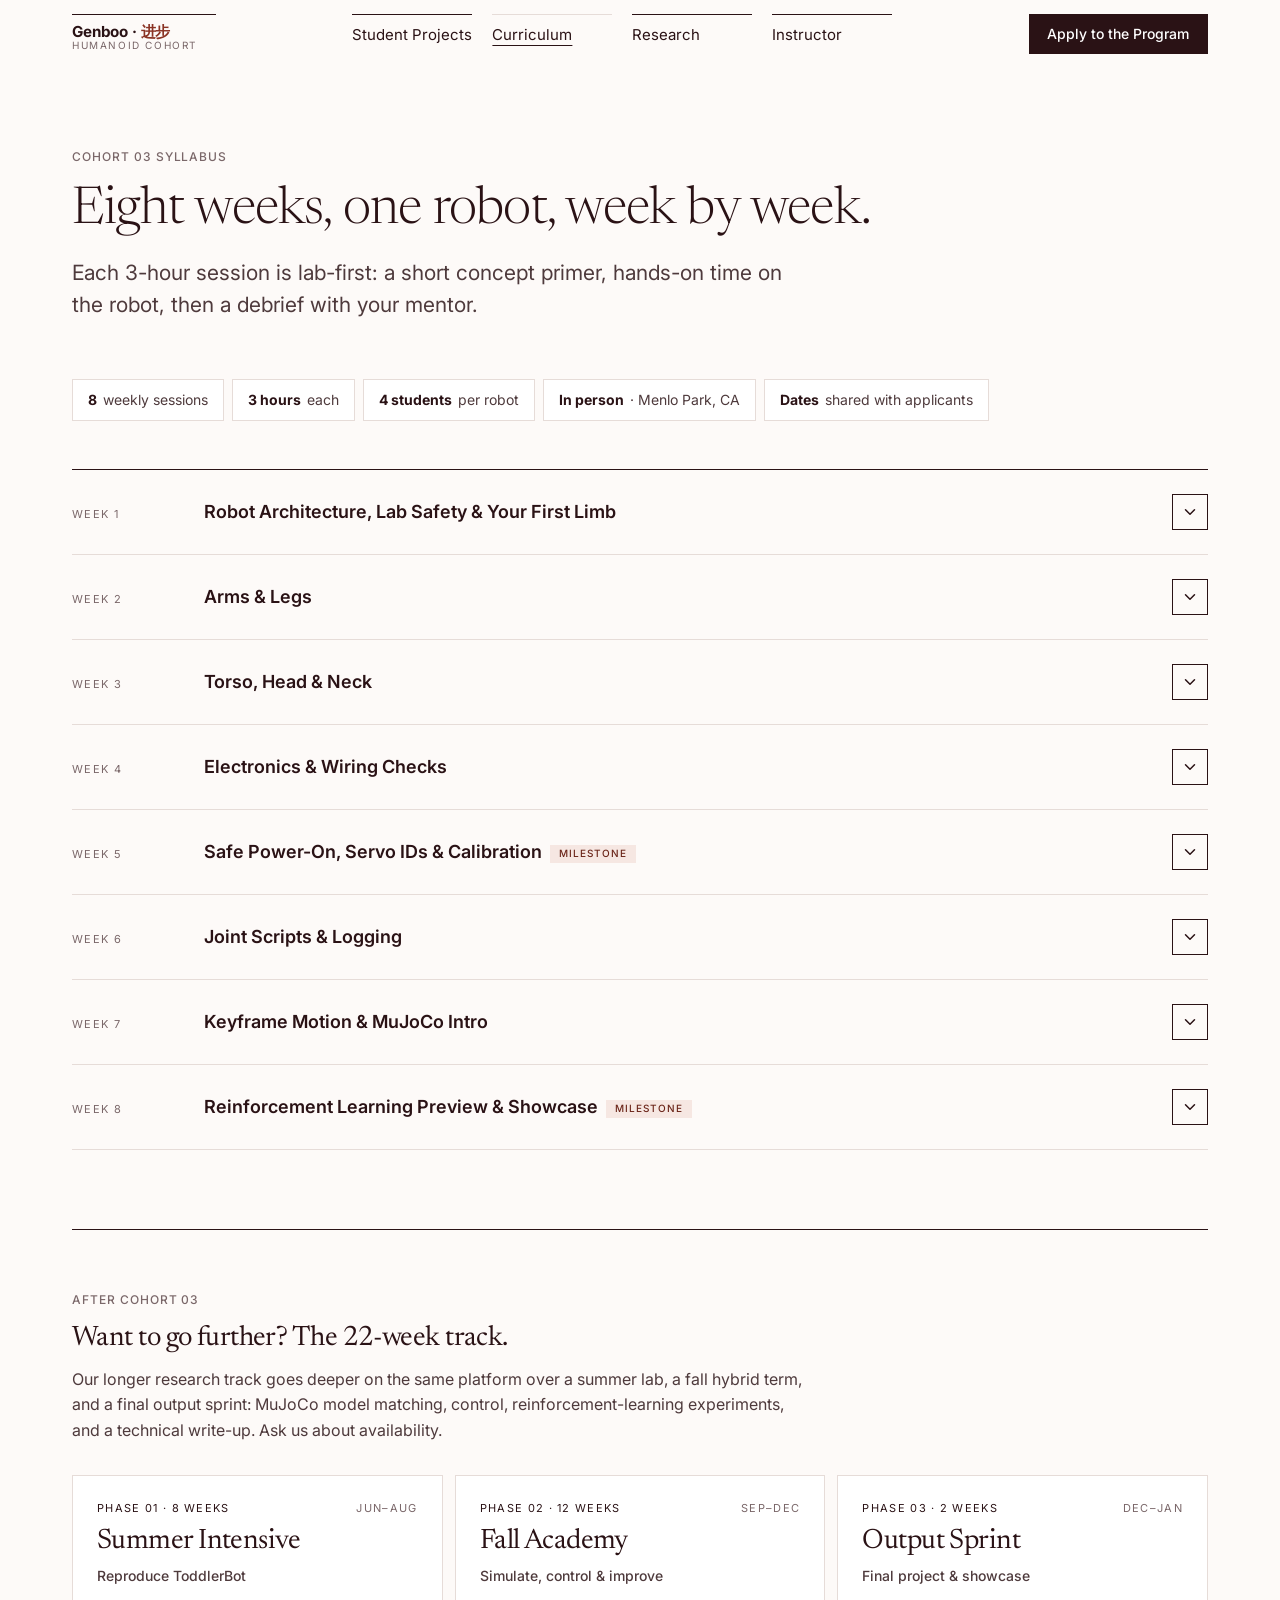
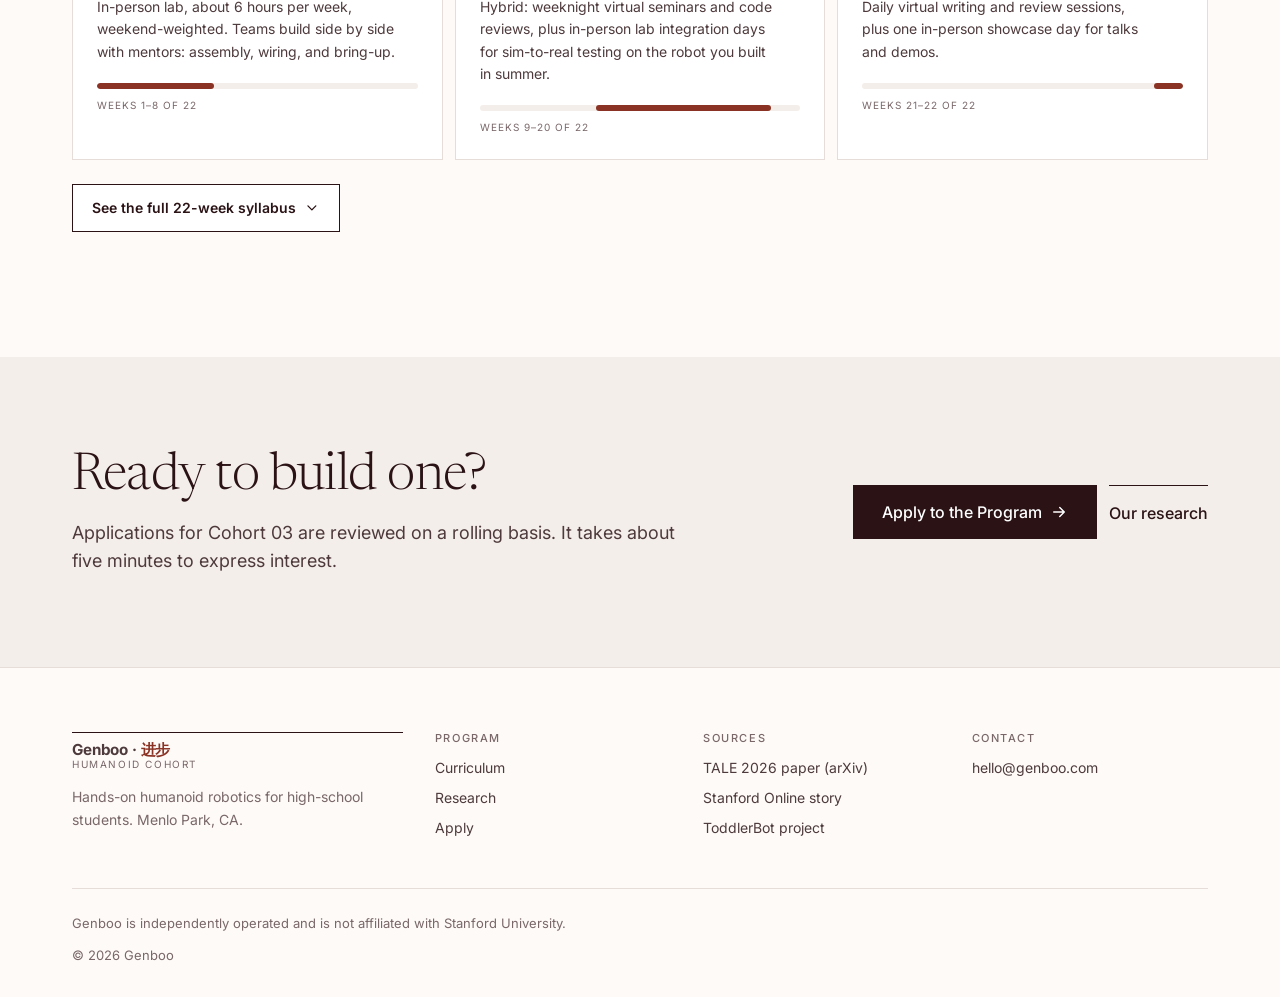
==== curriculum.html @ bbc794c0 "Split into home, curriculum, and research pages with editorial restyle - Split the single page into " ====
<!DOCTYPE html>
<html lang="en">
<head>
  <!-- Google tag (gtag.js) -->
  <script async src="https://www.googletagmanager.com/gtag/js?id=G-RZVF6K9DJ5"></script>
  <script>
    window.dataLayer = window.dataLayer || [];
    function gtag(){dataLayer.push(arguments);}
    gtag('js', new Date());
    gtag('config', 'G-RZVF6K9DJ5');
  </script>

  <meta charset="UTF-8" />
  <meta name="viewport" content="width=device-width, initial-scale=1" />
  <title>Curriculum — Humanoid Cohort 03 | Genboo</title>
  <meta name="description" content="Week-by-week syllabus for Genboo's 8-week humanoid robotics cohort: build, wire, calibrate, and program a real ToddlerBot, then preview simulation and reinforcement learning." />
  <link rel="canonical" href="https://humanoid.genboo.com/curriculum.html" />
  <meta name="theme-color" content="#fdfaf8" />

  <!-- Open Graph / Facebook / iMessage / Slack -->
  <meta property="og:type" content="website" />
  <meta property="og:site_name" content="Genboo · Humanoid Cohort" />
  <meta property="og:url" content="https://humanoid.genboo.com/curriculum.html" />
  <meta property="og:title" content="Build a Real Humanoid Robot. Learn to Make It Move." />
  <meta property="og:description" content="Teams of four high-school students build and program a real ToddlerBot humanoid in 8 weekly sessions. Applications open for Cohort 03." />
  <meta property="og:image" content="https://humanoid.genboo.com/og-image.jpg" />
  <meta property="og:image:alt" content="Three ToddlerBot humanoid robots built in the Genboo lab, standing side by side" />
  <meta property="og:image:width" content="1200" />
  <meta property="og:image:height" content="630" />

  <!-- Twitter / X -->
  <meta name="twitter:card" content="summary_large_image" />
  <meta name="twitter:title" content="Build a Real Humanoid Robot. Learn to Make It Move." />
  <meta name="twitter:description" content="Teams of four high-school students build and program a real ToddlerBot humanoid in 8 weekly sessions. Applications open for Cohort 03." />
  <meta name="twitter:image" content="https://humanoid.genboo.com/og-image.jpg" />
  <meta name="twitter:image:alt" content="Three ToddlerBot humanoid robots built in the Genboo lab, standing side by side" />


  <link rel="icon" type="image/svg+xml" href="favicon.svg" />
  <link rel="apple-touch-icon" href="favicon.svg" />

  <link rel="preconnect" href="https://fonts.googleapis.com" />
  <link rel="preconnect" href="https://fonts.gstatic.com" crossorigin />
  <!-- Fonts load without blocking first paint; system fonts render until they arrive -->
  <link rel="preload" as="style" href="https://fonts.googleapis.com/css2?family=Inter:wght@400;500;600&family=Newsreader:ital,opsz,wght@0,6..72,300;0,6..72,400;1,6..72,300;1,6..72,400&display=swap" />
  <link rel="stylesheet" href="https://fonts.googleapis.com/css2?family=Inter:wght@400;500;600&family=Newsreader:ital,opsz,wght@0,6..72,300;0,6..72,400;1,6..72,300;1,6..72,400&display=swap" media="print" onload="this.media='all'" />
  <noscript><link rel="stylesheet" href="https://fonts.googleapis.com/css2?family=Inter:wght@400;500;600&family=Newsreader:ital,opsz,wght@0,6..72,300;0,6..72,400;1,6..72,300;1,6..72,400&display=swap" /></noscript>


  <link rel="stylesheet" href="styles.css" />
</head>

<body class="no-js">
  <script>document.body.classList.remove('no-js');</script>

  <!-- Inline icon sprite (replaces the Lucide CDN) -->
  <svg width="0" height="0" style="position:absolute" aria-hidden="true" focusable="false">
    <symbol id="i-arrow" viewBox="0 0 24 24"><path d="M5 12h14M13 6l6 6-6 6"/></symbol>
    <symbol id="i-arrow-ur" viewBox="0 0 24 24"><path d="M7 17 17 7M8 7h9v9"/></symbol>
    <symbol id="i-check" viewBox="0 0 24 24"><path d="M20 6 9 17l-5-5"/></symbol>
    <symbol id="i-x" viewBox="0 0 24 24"><path d="M18 6 6 18M6 6l12 12"/></symbol>
    <symbol id="i-menu" viewBox="0 0 24 24"><path d="M4 7h16M4 12h16M4 17h16"/></symbol>
    <symbol id="i-chev" viewBox="0 0 24 24"><path d="m6 9 6 6 6-6"/></symbol>
    <symbol id="i-pause" viewBox="0 0 24 24"><path d="M9 5v14M15 5v14"/></symbol>
    <symbol id="i-play" viewBox="0 0 24 24"><path d="M7 5l12 7-12 7z"/></symbol>
    <symbol id="i-file" viewBox="0 0 24 24"><path d="M14 3H7a2 2 0 0 0-2 2v14a2 2 0 0 0 2 2h10a2 2 0 0 0 2-2V8z"/><path d="M14 3v5h5M9 13h6M9 17h6"/></symbol>
    <symbol id="i-plus" viewBox="0 0 24 24"><path d="M12 5v14M5 12h14"/></symbol>
  </svg>

  <a class="skip-link" href="#main">Skip to content</a>

  <!-- ================================ HEADER ================================ -->
  <header class="site-header" id="top">
    <div class="container header-inner">
      <a href="index.html" class="brand">
        <span class="brand-name">Genboo · <span class="cjk" lang="zh">进步</span></span>
        <span class="brand-sub">Humanoid Cohort</span>
      </a>
      <nav class="nav" aria-label="Primary">
        <a href="index.html#projects">Student Projects</a>
        <a href="curriculum.html" aria-current="page">Curriculum</a>
        <a href="research.html">Research</a>
        <a href="https://online.stanford.edu/learner-stories/sharing-his-passion-robotics-next-generation" target="_blank" rel="noopener noreferrer">Instructor</a>
      </nav>
      <a href="index.html#apply" class="btn btn-primary header-cta">Apply to the Program</a>
      <button class="menu-toggle" type="button" aria-expanded="false" aria-controls="mobile-menu" aria-label="Menu">
        <svg class="icon icon-open" aria-hidden="true"><use href="#i-menu"/></svg>
        <svg class="icon icon-close" aria-hidden="true"><use href="#i-x"/></svg>
      </button>
    </div>
  </header>
  <div class="mobile-menu" id="mobile-menu" hidden>
    <nav aria-label="Mobile">
      <a href="index.html#projects">Student Projects</a>
      <a href="curriculum.html">Curriculum</a>
      <a href="research.html">Research</a>
      <a href="https://online.stanford.edu/learner-stories/sharing-his-passion-robotics-next-generation" target="_blank" rel="noopener noreferrer">Instructor</a>
      <a href="index.html#apply" class="btn btn-primary btn-lg">Apply to the Program <svg class="icon icon-arrow" aria-hidden="true"><use href="#i-arrow"/></svg></a>
    </nav>
  </div>

  <main id="main">
    <!-- ================================ SYLLABUS ================================ -->
    <section class="section page-top" id="syllabus" aria-labelledby="syllabus-title">
      <div class="container">
        <div class="section-head reveal">
          <span class="eyebrow">Cohort 03 syllabus</span>
          <h1 class="h2" id="syllabus-title">Eight weeks, one robot, week by week.</h1>
          <p class="lede">Each 3-hour session is lab-first: a short concept primer, hands-on time on the robot, then a debrief with your mentor.</p>
        </div>

        <ul class="format-strip reveal" aria-label="Cohort 03 format">
          <li><b>8</b> weekly sessions</li>
          <li><b>3 hours</b> each</li>
          <li><b>4 students</b> per robot</li>
          <li><b>In person</b> · Menlo Park, CA</li>
          <li><b>Dates</b> shared with applicants</li>
        </ul>

        <div class="acc reveal">
          <details>
            <summary><span class="t"><span class="wk">Week 1</span><span class="title">Robot Architecture, Lab Safety &amp; Your First Limb</span></span><span class="chev" aria-hidden="true"><svg class="icon"><use href="#i-chev"/></svg></span></summary>
            <div class="body">Understand the robot as a system before you touch a screw: ToddlerBot architecture, degrees of freedom, the actuator/sensor/controller/battery loop, lab safety, and engineering notebooks. Then start one limb. It teaches joints, servo orientation, fasteners, and alignment.</div>
          </details>
          <details>
            <summary><span class="t"><span class="wk">Week 2</span><span class="title">Arms &amp; Legs</span></span><span class="chev" aria-hidden="true"><svg class="icon"><use href="#i-chev"/></svg></span></summary>
            <div class="body">Split into sub-teams to build the remaining limbs. Cable routing, bearings, torque limits, and checking that every joint moves freely before you move on.</div>
          </details>
          <details>
            <summary><span class="t"><span class="wk">Week 3</span><span class="title">Torso, Head &amp; Neck</span></span><span class="chev" aria-hidden="true"><svg class="icon"><use href="#i-chev"/></svg></span></summary>
            <div class="body">Integrate the limbs onto the torso, then install the head, neck, and stereo cameras. Finish with a mechanical inspection checklist.</div>
          </details>
          <details>
            <summary><span class="t"><span class="wk">Week 4</span><span class="title">Electronics &amp; Wiring Checks</span></span><span class="chev" aria-hidden="true"><svg class="icon"><use href="#i-chev"/></svg></span></summary>
            <div class="body">Power system, onboard computer, servo bus, IMU, connector labeling, and multimeter basics. Every connection is checked before power-on. Hard lesson: bad wiring beats good code every time.</div>
          </details>
          <details>
            <summary><span class="t"><span class="wk">Week 5</span><span class="title">Safe Power-On, Servo IDs &amp; Calibration <span class="tags"><span class="tag ms">Milestone</span></span></span></span><span class="chev" aria-hidden="true"><svg class="icon"><use href="#i-chev"/></svg></span></summary>
            <div class="body">Follow the power-on checklist, assign servo IDs, and zero-point calibrate every joint. <strong>Milestone:</strong> the robot powers on safely and every joint is recognized and calibrated.</div>
          </details>
          <details>
            <summary><span class="t"><span class="wk">Week 6</span><span class="title">Joint Scripts &amp; Logging</span></span><span class="chev" aria-hidden="true"><svg class="icon"><use href="#i-chev"/></svg></span></summary>
            <div class="body">Linux, the Python environment, and robot config files. Practical task: <em>“Move joint 3 by 10 degrees, log commanded vs. actual angle, and explain the difference.”</em> That's a real robotics lesson, not AI magic.</div>
          </details>
          <details>
            <summary><span class="t"><span class="wk">Week 7</span><span class="title">Keyframe Motion &amp; MuJoCo Intro</span></span><span class="chev" aria-hidden="true"><svg class="icon"><use href="#i-chev"/></svg></span></summary>
            <div class="body">Open-loop vs. closed-loop control. Design a simple standing or keyframe motion and run it on the robot. Load the robot's model in MuJoCo and compare one motion in simulation and on hardware.</div>
          </details>
          <details>
            <summary><span class="t"><span class="wk">Week 8</span><span class="title">Reinforcement Learning Preview &amp; Showcase <span class="tags"><span class="tag ms">Milestone</span></span></span></span><span class="chev" aria-hidden="true"><svg class="icon"><use href="#i-chev"/></svg></span></summary>
            <div class="body">What a policy, reward, observation, and action are. Watch a supplied policy train in simulation and change one reward. Then the showcase: <strong>milestone</strong> demo of your robot's verified motion and a short team presentation.</div>
          </details>
        </div>

        <div class="followon reveal" id="advanced-track" aria-labelledby="followon-title">
          <div class="followon-head">
            <span class="eyebrow">After Cohort 03</span>
            <h2 id="followon-title">Want to go further? The 22-week track.</h2>
            <p>Our longer research track goes deeper on the same platform over a summer lab, a fall hybrid term, and a final output sprint: MuJoCo model matching, control, reinforcement-learning experiments, and a technical write-up. Ask us about availability.</p>
          </div>
        <div class="schedule" id="program-phases">
          <div class="sched reveal" id="phase-01">
            <div class="top"><span class="wk">Phase 01 · 8 weeks</span><span>Jun–Aug</span></div>
            <h3>Summer Intensive</h3>
            <p class="sub">Reproduce ToddlerBot</p>
            <p>In-person lab, about 6 hours per week, weekend-weighted. Teams build side by side with mentors: assembly, wiring, and bring-up.</p>
            <div class="bar" aria-hidden="true"><i style="left:0;width:36.4%"></i></div><span class="bar-label">Weeks 1–8 of 22</span>
          </div>
          <div class="sched reveal" id="phase-02">
            <div class="top"><span class="wk">Phase 02 · 12 weeks</span><span>Sep–Dec</span></div>
            <h3>Fall Academy</h3>
            <p class="sub">Simulate, control &amp; improve</p>
            <p>Hybrid: weeknight virtual seminars and code reviews, plus in-person lab integration days for sim-to-real testing on the robot you built in summer.</p>
            <div class="bar" aria-hidden="true"><i style="left:36.4%;width:54.5%"></i></div><span class="bar-label">Weeks 9–20 of 22</span>
          </div>
          <div class="sched reveal" id="phase-03">
            <div class="top"><span class="wk">Phase 03 · 2 weeks</span><span>Dec–Jan</span></div>
            <h3>Output Sprint</h3>
            <p class="sub">Final project &amp; showcase</p>
            <p>Daily virtual writing and review sessions, plus one in-person showcase day for talks and demos.</p>
            <div class="bar" aria-hidden="true"><i style="left:90.9%;width:9.1%"></i></div><span class="bar-label">Weeks 21–22 of 22</span>
          </div>
        </div>

          <details class="more">
            <summary>See the full 22-week syllabus <svg class="icon" aria-hidden="true"><use href="#i-chev"/></svg></summary>
            <div class="more-body">
        <div class="acc">
          <details>
            <summary><span class="t"><span class="wk">Weeks 1–2</span><span class="title">Foundations &amp; Robot Architecture <span class="tags"><span class="tag">Summer</span></span></span></span><span class="chev" aria-hidden="true"><svg class="icon"><use href="#i-chev"/></svg></span></summary>
            <div class="body">Understand the robot as a system before you touch a single screw. ToddlerBot architecture, degrees of freedom, the actuator/sensor/controller/battery loop, lab safety, GitHub and engineering notebooks, and how to read CAD and assembly drawings.</div>
          </details>
          <details>
            <summary><span class="t"><span class="wk">Weeks 3–4</span><span class="title">Mechanical Build: One Limb First, Then Lower Body <span class="tags"><span class="tag">Summer</span></span></span></span><span class="chev" aria-hidden="true"><svg class="icon"><use href="#i-chev"/></svg></span></summary>
            <div class="body">Start with a single leg or arm module before tackling the full robot. One limb teaches almost everything: joints, servo orientation, fasteners, bearings, cable routing, alignment, torque limits, and debugging. Once one limb works cleanly, the rest is repetition. Then assemble the full lower body.</div>
          </details>
          <details>
            <summary><span class="t"><span class="wk">Weeks 5–6</span><span class="title">Electronics, Wiring &amp; Joint Calibration <span class="tags"><span class="tag">Summer</span></span></span></span><span class="chev" aria-hidden="true"><svg class="icon"><use href="#i-chev"/></svg></span></summary>
            <div class="body">Power system, Jetson, servo bus, IMU, connector labeling, multimeter basics, and a safe power-on sequence. Each joint gets its servo ID assigned and zero-point calibrated. Hard lesson: bad wiring beats good code every time.</div>
          </details>
          <details>
            <summary><span class="t"><span class="wk">Weeks 7–8</span><span class="title">Software Bring-Up &amp; Reproduction Demo <span class="tags"><span class="tag ms">Milestone</span><span class="tag">Summer</span></span></span></span><span class="chev" aria-hidden="true"><svg class="icon"><use href="#i-chev"/></svg></span></summary>
            <div class="body">Linux basics, Python environment, robot config files, and simple joint test scripts. <strong>Phase 1 success demo:</strong> the robot powers on safely, every joint is recognized and calibrated, and it can run a simple verified motion sequence. The goal isn't “the robot walks” yet.</div>
          </details>
          <details>
            <summary><span class="t"><span class="wk">Weeks 9–11</span><span class="title">Software Infrastructure &amp; Joint Control <span class="tags"><span class="tag">Fall</span></span></span></span><span class="chev" aria-hidden="true"><svg class="icon"><use href="#i-chev"/></svg></span></summary>
            <div class="body">Git workflow, robot config files, joint IDs, logging, teleoperation scripts, and basic sensor reading. Practical milestone: <em>“Move joint 3 by 10 degrees, log commanded vs. actual angle, and explain the difference.”</em> That is a real robotics lesson, not AI magic.</div>
          </details>
          <details>
            <summary><span class="t"><span class="wk">Weeks 12–14</span><span class="title">Simulation in MuJoCo <span class="tags"><span class="tag">Fall</span></span></span></span><span class="chev" aria-hidden="true"><svg class="icon"><use href="#i-chev"/></svg></span></summary>
            <div class="body">Why simulation matters. MuJoCo model and XML structure: joints, bodies, actuators, contact, and gravity. The difference between simulation and the real robot. Match sim joint limits to your hardware. Simulation is a controlled approximation of reality, not a video game.</div>
          </details>
          <details>
            <summary><span class="t"><span class="wk">Weeks 15–16</span><span class="title">Control Before AI <span class="tags"><span class="tag">Fall</span></span></span></span><span class="chev" aria-hidden="true"><svg class="icon"><use href="#i-chev"/></svg></span></summary>
            <div class="body">Open-loop vs. closed-loop. Position control and PD control. Balance intuition. Gait as a sequence. Failure modes: slipping, tipping, delay, and weak torque. Students create a simple standing, rocking, stepping, or keyframe motion. The lesson: AI sits on top of mechanics, electronics, and control, not in place of them.</div>
          </details>
          <details>
            <summary><span class="t"><span class="wk">Weeks 17–20</span><span class="title">AI / RL / Sim-to-Real Experiments &amp; Capstone Iteration <span class="tags"><span class="tag">Fall</span></span></span></span><span class="chev" aria-hidden="true"><svg class="icon"><use href="#i-chev"/></svg></span></summary>
            <div class="body">Reinforcement learning fundamentals: policy, reward, observation, and action. Domain randomization, the sim-to-real gap, and what can go wrong when deploying to hardware. Practical deliverable: run or modify a baseline policy or motion experiment, change one parameter, and analyze the behavior. Then iterate toward your final-project track.</div>
          </details>
          <details>
            <summary><span class="t"><span class="wk">Weeks 21–22</span><span class="title">Final Project &amp; Cohort Showcase <span class="tags"><span class="tag ms">Milestone</span><span class="tag">Output</span></span></span></span><span class="chev" aria-hidden="true"><svg class="icon"><use href="#i-chev"/></svg></span></summary>
            <div class="body">Pick a track (Mechanical, Electronics, Simulation, Control, AI, or Documentation) and produce a portfolio-quality deliverable: demo video, technical write-up in research-paper format, GitHub documentation, a short showcase talk, and a written reflection on <em>what failed, what changed, and what you learned.</em></div>
          </details>
        </div>

        <div class="tracks-pick">
          <h4>Final project: pick your track</h4>
          <p>Everyone learns the basics across the whole stack. The final deliverable goes deep in one direction:</p>
          <ul class="pick-grid">
            <li><b>Mechanical</b>Improve cable routing or joint reliability on the chassis</li>
            <li><b>Electronics</b>Build a clean wiring map and bring-up checklist for future cohorts</li>
            <li><b>Simulation</b>Improve how well the MuJoCo model matches the real hardware</li>
            <li><b>Control</b>Create a stable keyframe motion: standing, squatting, or stepping</li>
            <li><b>AI / RL</b>Modify a reward or observation in simulation and analyze the change</li>
            <li><b>Documentation</b>Turn your engineering notebook into a student-friendly assembly guide</li>
          </ul>
        </div>
            </div>
          </details>
        </div>
      </div>
    </section>

    <!-- ================================ CTA BAND ================================ -->
    <section class="cta-band on-dark" aria-labelledby="cta-title">
      <div class="container cta-inner reveal">
        <div>
          <h2 id="cta-title">Ready to build one?</h2>
          <p>Applications for Cohort 03 are reviewed on a rolling basis. It takes about five minutes to express interest.</p>
        </div>
        <div class="btn-row">
          <a href="index.html#apply" class="btn btn-primary btn-lg">Apply to the Program <svg class="icon icon-arrow" aria-hidden="true"><use href="#i-arrow"/></svg></a>
          <a href="research.html" class="btn btn-secondary btn-lg">Our research</a>
        </div>
      </div>
    </section>

  </main>

  <!-- ================================ FOOTER ================================ -->
  <footer class="site-footer">
    <div class="container">
      <div class="footer-grid">
        <div>
          <a href="index.html" class="brand">
            <span class="brand-name">Genboo · <span class="cjk" lang="zh">进步</span></span>
            <span class="brand-sub">Humanoid Cohort</span>
          </a>
          <p class="muted" style="margin-top:1rem;font-size:.875rem;max-width:22rem">Hands-on humanoid robotics for high-school students. Menlo Park, CA.</p>
        </div>
        <div>
          <h2>Program</h2>
          <ul>
            <li><a href="curriculum.html">Curriculum</a></li>
            <li><a href="research.html">Research</a></li>
            <li><a href="index.html#apply">Apply</a></li>
          </ul>
        </div>
        <div>
          <h2>Sources</h2>
          <ul>
            <li><a href="https://arxiv.org/abs/2609.25674" target="_blank" rel="noopener noreferrer">TALE 2026 paper (arXiv)</a></li>
            <li><a href="https://online.stanford.edu/learner-stories/sharing-his-passion-robotics-next-generation" target="_blank" rel="noopener noreferrer">Stanford Online story</a></li>
            <li><a href="https://toddlerbot.github.io/" target="_blank" rel="noopener noreferrer">ToddlerBot project</a></li>
          </ul>
        </div>
        <div>
          <h2>Contact</h2>
          <ul>
            <li><a href="mailto:hello@genboo.com">hello@genboo.com</a></li>
          </ul>
        </div>
      </div>
      <div class="footer-legal">
        <p>Genboo is independently operated and is not affiliated with Stanford University.</p>
        <p>© 2026 Genboo</p>
      </div>
    </div>
  </footer>

  <script src="main.js" defer></script>
</body>
</html>
---- styles.css ----
/* ============================== TOKENS ============================== */
    :root {
      --bg: #f6f6f3;
      --surface: #ffffff;
      --surface-2: #efefea;
      --ink: #0e1215;
      --ink-2: #39414a;
      --ink-3: #5c656e;
      --line: #dfdfd8;
      --line-strong: #c9c9c0;

      --graphite: #111518;
      --graphite-2: #1a1f23;
      --graphite-line: #2b3238;
      --on-dark: #f3f4f2;
      --on-dark-2: #b8c0c6;
      --on-dark-3: #8d979f;

      --accent: #0a7a53;          /* emerald, 5.3:1 on white */
      --accent-hover: #075f41;
      --accent-tint: #e3f2eb;
      --accent-dark: #3ed39b;     /* accent on graphite */

      --danger: #b42318;

      --font-sans: 'Inter', system-ui, -apple-system, 'Segoe UI', Roboto, sans-serif;
      --font-mono: 'JetBrains Mono', ui-monospace, SFMono-Regular, Menlo, monospace;
      --font-cjk: 'PingFang SC', 'Hiragino Sans GB', 'Microsoft YaHei', 'Noto Sans SC', sans-serif;

      /* type scale */
      --fs-xs: .75rem;
      --fs-sm: .875rem;
      --fs-base: 1rem;
      --fs-md: 1.125rem;
      --fs-lg: clamp(1.125rem, 1rem + .5vw, 1.3125rem);
      --fs-xl: clamp(1.375rem, 1.15rem + .9vw, 1.75rem);
      --fs-h2: clamp(2rem, 1.4rem + 2.6vw, 3.25rem);
      --fs-h1: clamp(2.5rem, 1.6rem + 3.6vw, 4.25rem);

      /* spacing scale (4px base) */
      --s-1: .25rem; --s-2: .5rem; --s-3: .75rem; --s-4: 1rem; --s-5: 1.5rem;
      --s-6: 2rem; --s-7: 3rem; --s-8: 4rem; --s-9: 6rem;
      --section-y: clamp(4.5rem, 3rem + 6vw, 8rem);
      --gutter: clamp(1rem, .5rem + 2.5vw, 2rem);
      --container: 1200px;
      --radius: 14px;
      --radius-sm: 8px;
      --header-h: 64px;
    }

    /* ============================== BASE ============================== */
    *, *::before, *::after { box-sizing: border-box; }
    html { scroll-behavior: smooth; scroll-padding-top: calc(var(--header-h) + 16px); -webkit-text-size-adjust: 100%; }
    body {
      margin: 0; background: var(--bg); color: var(--ink);
      font-family: var(--font-sans); font-size: var(--fs-base); line-height: 1.6;
      -webkit-font-smoothing: antialiased; text-rendering: optimizeLegibility;
      overflow-x: clip;
    }
    img, video, svg { display: block; max-width: 100%; }
    img, video { height: auto; }
    a { color: inherit; }
    h1, h2, h3, h4, p, ul, ol, dl, dd, figure, blockquote { margin: 0; }
    ul, ol { padding: 0; list-style: none; }
    h1, h2, h3, h4 { line-height: 1.1; letter-spacing: -0.025em; font-weight: 700; text-wrap: balance; }
    p { text-wrap: pretty; }
    ::selection { background: #bfe8d6; color: var(--ink); }
    :focus-visible { outline: 3px solid var(--accent); outline-offset: 3px; border-radius: 4px; }
    .on-dark :focus-visible { outline-color: var(--accent-dark); }

    .skip-link {
      position: absolute; left: var(--s-4); top: -100px; z-index: 100;
      background: var(--ink); color: #fff; padding: var(--s-3) var(--s-4); border-radius: var(--radius-sm);
      text-decoration: none; font-weight: 600;
    }
    .skip-link:focus { top: var(--s-3); }
    .sr-only { position: absolute; width: 1px; height: 1px; padding: 0; margin: -1px; overflow: hidden; clip: rect(0,0,0,0); white-space: nowrap; border: 0; }

    .container { width: 100%; max-width: var(--container); margin-inline: auto; padding-inline: var(--gutter); }
    .section { padding-block: var(--section-y); }
    .section + .section:not(.on-dark):not(.tinted) { border-top: 1px solid var(--line); }
    .on-dark { background: var(--graphite); color: var(--on-dark); }
    .tinted { background: var(--surface-2); }

    .icon { width: 1.125em; height: 1.125em; flex: none; stroke: currentColor; fill: none; stroke-width: 2; stroke-linecap: round; stroke-linejoin: round; }

    /* ============================== TYPE ============================== */
    .eyebrow {
      font-family: var(--font-mono); font-size: var(--fs-xs); font-weight: 500;
      letter-spacing: .14em; text-transform: uppercase; color: var(--accent);
    }
    .on-dark .eyebrow { color: var(--accent-dark); }
    .h2 { font-size: var(--fs-h2); }
    .lede { font-size: var(--fs-lg); line-height: 1.55; color: var(--ink-2); max-width: 46rem; }
    .on-dark .lede { color: var(--on-dark-2); }
    .muted { color: var(--ink-3); }
    .on-dark .muted { color: var(--on-dark-3); }
    .section-head { display: grid; gap: var(--s-4); max-width: 52rem; margin-bottom: clamp(2.5rem, 2rem + 2vw, 4rem); }
    .mono { font-family: var(--font-mono); }
    .text-link {
      color: var(--accent); font-weight: 600; text-decoration: underline; text-decoration-thickness: 1px;
      text-underline-offset: 3px; text-decoration-color: color-mix(in srgb, var(--accent) 40%, transparent);
    }
    .text-link:hover { color: var(--accent-hover); text-decoration-color: currentColor; }
    .on-dark .text-link { color: var(--accent-dark); }

    /* ============================== BUTTONS ============================== */
    .btn {
      display: inline-flex; align-items: center; justify-content: center; gap: .5rem;
      min-height: 48px; padding: .75rem 1.375rem; border-radius: 999px;
      font: 600 var(--fs-sm)/1 var(--font-sans); text-decoration: none; cursor: pointer;
      border: 1px solid transparent; transition: background-color .2s, color .2s, border-color .2s;
      white-space: nowrap;
    }
    .btn .icon { transition: transform .2s; }
    .btn:hover .icon-arrow { transform: translateX(3px); }
    .btn-primary { background: var(--accent); color: #fff; }
    .btn-primary:hover { background: var(--accent-hover); }
    .btn-secondary { background: transparent; color: var(--ink); border-color: var(--line-strong); }
    .btn-secondary:hover { border-color: var(--ink); }
    .on-dark .btn-secondary { color: var(--on-dark); border-color: var(--graphite-line); }
    .on-dark .btn-secondary:hover { border-color: var(--on-dark-2); }
    .btn-lg { min-height: 54px; padding-inline: 1.75rem; font-size: var(--fs-base); }
    .btn-row { display: flex; flex-wrap: wrap; gap: var(--s-3); }
    @media (max-width: 400px) { .btn { white-space: normal; text-align: center; } }
    @media (max-width: 559px) { .hero .btn-row .btn { flex: 1 1 100%; } }

    /* ============================== HEADER ============================== */
    .site-header {
      position: sticky; top: 0; z-index: 50; height: var(--header-h);
      background: color-mix(in srgb, var(--bg) 92%, transparent);
      backdrop-filter: saturate(1.4) blur(12px); -webkit-backdrop-filter: saturate(1.4) blur(12px);
      border-bottom: 1px solid transparent; transition: border-color .2s;
    }
    .site-header.scrolled { border-bottom-color: var(--line); }
    .header-inner { height: 100%; display: flex; align-items: center; justify-content: space-between; gap: var(--s-5); }
    .brand { display: flex; flex-direction: column; text-decoration: none; line-height: 1.15; }
    .brand-name { font-weight: 700; font-size: .95rem; letter-spacing: -0.01em; }
    .brand-name .cjk { font-family: var(--font-cjk); color: var(--accent); font-weight: 700; }
    .brand-sub { font-family: var(--font-mono); font-size: .625rem; letter-spacing: .16em; text-transform: uppercase; color: var(--ink-3); }
    .nav { display: none; gap: clamp(1rem, .4rem + 1.4vw, 1.75rem); }
    .nav a {
      position: relative; font-size: var(--fs-sm); font-weight: 500; color: var(--ink-2); text-decoration: none;
      padding-block: .5rem;
    }
    .nav a:hover { color: var(--ink); }
    .header-cta { display: none; min-height: 40px; padding: .6rem 1.1rem; }
    .menu-toggle {
      display: inline-grid; place-items: center; width: 44px; height: 44px; border-radius: 10px;
      border: 1px solid var(--line-strong); background: var(--surface); color: var(--ink); cursor: pointer;
    }
    .menu-toggle .icon-close { display: none; }
    .menu-toggle[aria-expanded="true"] .icon-open { display: none; }
    .menu-toggle[aria-expanded="true"] .icon-close { display: block; }
    .mobile-menu {
      position: fixed; inset: var(--header-h) 0 auto 0; z-index: 49;
      background: var(--bg); border-bottom: 1px solid var(--line);
      box-shadow: 0 24px 40px -24px rgba(0,0,0,.25);
    }
    .mobile-menu[hidden] { display: none; }
    .mobile-menu nav { display: grid; padding: var(--s-3) var(--gutter) var(--s-5); }
    .mobile-menu a:not(.btn) {
      display: flex; align-items: center; min-height: 52px; font-size: var(--fs-md); font-weight: 500;
      text-decoration: none; border-bottom: 1px solid var(--line);
    }
    .mobile-menu .btn { margin-top: var(--s-5); }
    @media (min-width: 960px) {
      .nav, .header-cta { display: flex; }
      .menu-toggle, .mobile-menu { display: none !important; }
    }

    /* ============================== HERO ============================== */
    .hero { padding-block: clamp(1.5rem, .5rem + 3vw, 4rem) clamp(3.5rem, 2rem + 5vw, 6rem); }
    .hero-grid { display: grid; gap: clamp(2.5rem, 2rem + 3vw, 4.5rem); align-items: center; }
    .badges { display: flex; flex-wrap: wrap; gap: var(--s-2); margin-bottom: var(--s-5); }
    .badge {
      display: inline-flex; align-items: center; gap: .5rem; min-height: 32px; padding: .35rem .8rem;
      border-radius: 999px; border: 1px solid var(--line-strong); background: var(--surface);
      font-size: .8125rem; font-weight: 500; color: var(--ink-2); text-decoration: none;
    }
    a.badge:hover { border-color: var(--ink-3); color: var(--ink); }
    .badge-dot { width: 8px; height: 8px; border-radius: 50%; background: var(--accent); box-shadow: 0 0 0 3px var(--accent-tint); }
    .hero h1 { font-size: var(--fs-h1); letter-spacing: -0.035em; line-height: 1.02; }
    .hero h1 .accent { color: var(--accent); display: block; }
    .hero .lede { margin-top: var(--s-5); }
    .hero .btn-row { margin-top: var(--s-6); }
    .hero-note { margin-top: var(--s-5); font-size: var(--fs-sm); color: var(--ink-3); max-width: 38rem; }
    .hero-media { position: relative; }
    .hero-media-cap { font-size: .8125rem; color: var(--ink-3); margin-top: var(--s-3); line-height: 1.45; }
    .hero-media figure { position: relative; border-radius: var(--radius); overflow: hidden; background: var(--surface-2); }
    .hero-media img { width: 100%; height: 100%; object-fit: cover; }
    .hero-media .main { aspect-ratio: 4 / 3; }

    .hero-note { margin-top: var(--s-5); }
    .plain-link { color: var(--ink-3); text-decoration: none; }
    .plain-link b { color: var(--ink); font-weight: 600; }
    .plain-link .icon { display: inline; width: .9em; height: .9em; vertical-align: -1px; margin-left: .15rem; transition: transform .2s; }
    .plain-link:hover { color: var(--ink); }
    .plain-link:hover .icon { transform: translate(2px, -2px); color: var(--accent); }
    .facts {
      margin-top: clamp(2rem, 1.5rem + 2vw, 3rem);
      display: grid; grid-template-columns: repeat(2, 1fr);
      border-top: 1px solid var(--line-strong);
    }
    .fact { padding: var(--s-5) var(--s-4) var(--s-5) 0; border-bottom: 1px solid var(--line); }
    .fact dt { font-size: clamp(1.5rem, 1.2rem + 1.4vw, 2.25rem); font-weight: 700; letter-spacing: -0.03em; line-height: 1.1; }
    .fact dd { margin-top: var(--s-2); font-size: var(--fs-sm); color: var(--ink-2); line-height: 1.45; }
    .hero-media { max-width: 760px; }
    @media (min-width: 1180px) {
      .hero-grid { grid-template-columns: 1.12fr 1fr; }
      .hero .btn-row .btn { min-height: 50px; padding-inline: 1.3rem; font-size: .9375rem; }
      .hero-media { max-width: none; }
    }
    @media (min-width: 960px) {
      .facts { grid-template-columns: repeat(4, 1fr); }
      .fact { border-bottom: 0; padding-right: var(--s-5); }
      .fact + .fact { border-left: 1px solid var(--line); padding-left: var(--s-5); }
    }

    /* ============================== GALLERY (mosaic) ============================== */
    .mosaic {
      display: grid; gap: var(--s-2);
      grid-template-columns: 1fr 1fr; grid-auto-rows: 44vw;
      grid-template-areas:
        "team team" "team team"
        "pair pair"
        "solder integ"
        "bench bench"
        "bringup bringup" "bringup bringup";
    }
    .tile { position: relative; margin: 0; border-radius: var(--radius); overflow: hidden; background: var(--surface-2); min-width: 0; }
    .tile img { position: absolute; inset: 0; width: 100%; height: 100%; object-fit: cover; }
    .tile figcaption {
      position: absolute; left: var(--s-3); bottom: var(--s-3); max-width: calc(100% - 1.5rem);
      padding: .35rem .75rem; border-radius: 999px; background: rgba(14, 18, 21, .72); color: #fff;
      font-size: .8125rem; font-weight: 600; line-height: 1.3;
      -webkit-backdrop-filter: blur(6px); backdrop-filter: blur(6px);
    }
    /* Hover: gentle zoom on the photo, label lifts and turns accent; siblings dim slightly */
    .tile img { transition: transform .6s cubic-bezier(.2,.7,.2,1), filter .4s ease; }
    .tile figcaption { transition: background-color .3s ease, transform .3s ease; }
    @media (hover: hover) and (pointer: fine) {
      .tile:hover img { transform: scale(1.045); }
      .tile:hover figcaption { background: var(--accent); transform: translateY(-3px); }
      .mosaic:hover .tile:not(:hover) img { filter: brightness(.82) saturate(.85); }
    }
    .m-team { grid-area: team; } .m-pair { grid-area: pair; } .m-solder { grid-area: solder; }
    .m-integ { grid-area: integ; } .m-bench { grid-area: bench; } .m-bringup { grid-area: bringup; }
    .m-bringup img { object-position: 50% 20%; }
    @media (min-width: 760px) {
      .mosaic {
        gap: var(--s-3);
        grid-template-columns: 5fr 3.5fr 3.5fr; grid-auto-rows: clamp(170px, 19vw, 270px);
        grid-template-areas:
          "team pair pair"
          "team solder integ"
          "bench bench bringup"
          "bench bench bringup";
      }
      .m-bringup img { object-position: 50% 30%; }
    }

    /* ============================== PLATFORM BAND ============================== */
    .platform-grid { display: grid; gap: clamp(2rem, 1.5rem + 3vw, 4rem); align-items: center; }
    .video-frame { position: relative; border-radius: var(--radius); overflow: hidden; background: #000; aspect-ratio: 16 / 9; }
    .video-frame video { width: 100%; height: 100%; object-fit: cover; }
    .video-toggle {
      position: absolute; right: var(--s-3); bottom: var(--s-3);
      display: inline-flex; align-items: center; gap: .4rem; min-height: 40px; padding: .5rem .9rem;
      border-radius: 999px; border: 1px solid rgba(255,255,255,.25); background: rgba(10,12,14,.72); color: #fff;
      font: 600 .8125rem/1 var(--font-sans); cursor: pointer;
    }
    .video-toggle:hover { background: rgba(10,12,14,.9); }
    .video-credit { margin-top: var(--s-3); font-size: var(--fs-sm); color: var(--on-dark-3); }
    .spec-list { margin-top: var(--s-6); display: grid; grid-template-columns: 1fr 1fr; border-top: 1px solid var(--graphite-line); }
    .spec-list div { padding: var(--s-4) var(--s-3) var(--s-4) 0; border-bottom: 1px solid var(--graphite-line); }
    .spec-list dt { font-family: var(--font-mono); font-size: .6875rem; letter-spacing: .14em; text-transform: uppercase; color: var(--on-dark-3); }
    .spec-list dd { margin-top: .25rem; font-weight: 600; }
    @media (min-width: 960px) { .platform-grid { grid-template-columns: 1.25fr 1fr; } }

    /* ============================== JOURNEY ============================== */
    .phases { display: grid; gap: clamp(3.5rem, 2.5rem + 4vw, 7rem); }
    .phase { display: grid; gap: clamp(1.5rem, 1rem + 2vw, 3.5rem); align-items: center; }
    .phase-media { border-radius: var(--radius); overflow: hidden; background: var(--surface-2); aspect-ratio: 16 / 10; }
    .phase-media img { width: 100%; height: 100%; object-fit: cover; }
    .phase-media-stack { display: grid; gap: var(--s-3); }
    .phase-media-cap { margin-top: var(--s-2); font-size: .8125rem; color: var(--ink-3); }
    .phase-num { display: flex; align-items: baseline; gap: var(--s-3); }
    .phase-num .n { font-family: var(--font-mono); font-size: var(--fs-sm); color: var(--accent); }
    .phase-num .when { font-family: var(--font-mono); font-size: .6875rem; letter-spacing: .12em; text-transform: uppercase; color: var(--ink-3); }
    .phase h3 { font-size: clamp(2rem, 1.5rem + 2vw, 3rem); margin-top: var(--s-2); }
    .phase .summary { margin-top: var(--s-3); color: var(--ink-2); font-size: var(--fs-md); }
    .learn-list { margin-top: var(--s-5); display: grid; gap: .55rem; }
    .learn-list li { position: relative; padding-left: 1.15rem; color: var(--ink-2); }
    .learn-list li::before { content: ""; position: absolute; left: 0; top: .62em; width: 6px; height: 6px; border-radius: 50%; background: var(--accent); }
    .milestone {
      margin-top: var(--s-5); padding: var(--s-4) var(--s-5); border-left: 3px solid var(--accent);
      background: var(--surface); border-radius: 0 var(--radius-sm) var(--radius-sm) 0;
    }
    .milestone .eyebrow { display: block; margin-bottom: .25rem; }
    .milestone p { color: var(--ink); font-weight: 500; }
    .milestone .ext { margin-top: .4rem; font-size: var(--fs-sm); color: var(--ink-3); font-weight: 400; }
    @media (min-width: 900px) {
      .phase { grid-template-columns: 1fr 1fr; }
      .phase:nth-child(even) .phase-media-wrap { order: 2; }
    }

    /* ============================== APPROACH (dark) ============================== */
    .gates { display: flex; flex-wrap: wrap; align-items: center; gap: var(--s-2); margin: var(--s-6) 0 var(--s-2); }
    .gate {
      display: inline-flex; align-items: center; min-height: 40px; padding: .45rem .9rem; border-radius: 999px;
      border: 1px solid var(--graphite-line); background: var(--graphite-2); font-size: var(--fs-sm); font-weight: 600;
    }
    .gate:last-child { border-color: var(--accent-dark); color: var(--accent-dark); }
    .gates .icon { color: var(--on-dark-3); width: 1rem; height: 1rem; }
    .principles { margin-top: clamp(2.5rem, 2rem + 2vw, 3.5rem); display: grid; border-top: 1px solid var(--graphite-line); }
    .principle { display: grid; gap: var(--s-2); padding: var(--s-5) 0; border-bottom: 1px solid var(--graphite-line); }
    .principle .k { font-family: var(--font-mono); font-size: var(--fs-xs); color: var(--accent-dark); }
    .principle h3 { font-size: var(--fs-xl); letter-spacing: -0.02em; }
    .principle p { color: var(--on-dark-2); }
    .principle .ex { font-size: var(--fs-sm); color: var(--on-dark-3); }
    .principle .ex em { color: var(--on-dark); font-style: normal; }
    @media (min-width: 860px) {
      .principle { grid-template-columns: 3rem 1fr 1.25fr; gap: var(--s-6); align-items: baseline; }
    }
    .pull {
      margin-top: clamp(2.5rem, 2rem + 2vw, 3.5rem); font-size: var(--fs-xl); line-height: 1.35; letter-spacing: -0.02em;
      max-width: 44rem; font-weight: 600;
    }
    .pull span { color: var(--on-dark-3); font-weight: 400; display: block; font-size: var(--fs-sm); letter-spacing: 0; margin-top: var(--s-3); }

    /* ============================== RESEARCH ============================== */
    .paper {
      display: grid; background: var(--surface); border: 1px solid var(--line); border-radius: calc(var(--radius) + 4px);
      overflow: hidden;
    }
    .paper-main { padding: clamp(1.5rem, 1rem + 3vw, 3.5rem); }
    .venue { display: flex; flex-wrap: wrap; gap: var(--s-2); }
    .venue span {
      display: inline-flex; align-items: center; min-height: 28px; padding: .2rem .65rem; border-radius: 6px;
      font-family: var(--font-mono); font-size: .6875rem; letter-spacing: .08em; text-transform: uppercase;
      background: var(--surface-2); color: var(--ink-2);
    }
    .venue .primary { background: var(--accent-tint); color: var(--accent-hover); }
    .paper h3, .paper h2 { margin-top: var(--s-4); font-size: clamp(1.375rem, 1.1rem + 1vw, 1.875rem); max-width: 40rem; line-height: 1.18; letter-spacing: -0.025em; }
    .authors { margin-top: var(--s-4); color: var(--ink-2); }
    .authors small { display: block; color: var(--ink-3); font-size: var(--fs-sm); margin-top: .15rem; }
    .paper-abstract { margin-top: var(--s-5); color: var(--ink-2); max-width: 44rem; }
    .paper .btn-row { margin-top: var(--s-5); }


    /* ============================== SYLLABUS ============================== */
    .schedule { display: grid; gap: var(--s-3); margin-bottom: clamp(2.5rem, 2rem + 2vw, 3.5rem); }
    .sched {
      padding: var(--s-5); border-radius: var(--radius); background: var(--surface); border: 1px solid var(--line);
      display: grid; gap: var(--s-2); align-content: start;
    }
    .sched .top { display: flex; justify-content: space-between; gap: var(--s-3); font-family: var(--font-mono); font-size: .6875rem; letter-spacing: .12em; text-transform: uppercase; color: var(--ink-3); }
    .sched .top .wk { color: var(--accent); }
    .sched h3 { font-size: var(--fs-xl); letter-spacing: -0.02em; }
    .sched .sub { font-weight: 500; color: var(--ink-2); }
    .sched p { font-size: var(--fs-sm); color: var(--ink-2); }
    .sched .bar { position: relative; height: 6px; border-radius: 6px; background: var(--surface-2); overflow: hidden; margin-top: var(--s-3); }
    .sched .bar i { position: absolute; top: 0; bottom: 0; background: var(--accent); border-radius: 6px; }
    .sched .bar-label { font-family: var(--font-mono); font-size: .625rem; letter-spacing: .1em; text-transform: uppercase; color: var(--ink-3); }
    @media (min-width: 860px) { .schedule { grid-template-columns: repeat(3, 1fr); } }

    .acc { border-top: 1px solid var(--line-strong); }
    .acc details { border-bottom: 1px solid var(--line); }
    .acc summary {
      list-style: none; cursor: pointer; display: grid; grid-template-columns: 1fr auto; gap: var(--s-3);
      align-items: center; padding: var(--s-5) 0; min-height: 56px;
    }
    .acc summary::-webkit-details-marker { display: none; }
    .acc summary .t { display: grid; gap: .25rem; }
    .acc summary .wk { font-family: var(--font-mono); font-size: .6875rem; letter-spacing: .12em; text-transform: uppercase; color: var(--ink-3); }
    .acc summary .title { font-size: var(--fs-md); font-weight: 600; line-height: 1.3; }
    .acc summary .tags { display: inline-flex; flex-wrap: wrap; gap: .35rem; margin-left: .25rem; vertical-align: middle; }
    .tag {
      display: inline-flex; align-items: center; padding: .1rem .5rem; border-radius: 999px; border: 1px solid var(--line-strong);
      font-family: var(--font-mono); font-size: .625rem; letter-spacing: .1em; text-transform: uppercase; color: var(--ink-3); font-weight: 500;
    }
    .tag.ms { border-color: transparent; background: var(--accent-tint); color: var(--accent-hover); }
    .acc summary .chev { width: 36px; height: 36px; border-radius: 50%; border: 1px solid var(--line-strong); display: grid; place-items: center; transition: transform .25s, background-color .2s; }
    .acc details[open] summary .chev { transform: rotate(180deg); background: var(--ink); color: #fff; border-color: var(--ink); }
    .acc summary:hover .title { color: var(--accent-hover); }
    .acc .body { padding: 0 0 var(--s-5); color: var(--ink-2); max-width: 48rem; }
    @media (min-width: 760px) {
      .acc summary .t { grid-template-columns: 8rem 1fr; align-items: baseline; }
      .acc .body { padding-left: 8.75rem; }
    }
    .tracks-pick { margin-top: clamp(2.5rem, 2rem + 2vw, 3.5rem); }
    .tracks-pick h3 { font-size: var(--fs-xl); }
    .tracks-pick > p { margin-top: var(--s-3); color: var(--ink-2); max-width: 46rem; }
    .pick-grid { margin-top: var(--s-5); display: grid; gap: var(--s-3); }
    .pick-grid li { padding: var(--s-4) var(--s-5); border-radius: var(--radius-sm); background: var(--surface); border: 1px solid var(--line); color: var(--ink-2); font-size: var(--fs-sm); }
    .pick-grid li b { display: block; color: var(--ink); font-size: var(--fs-base); margin-bottom: .15rem; }
    @media (min-width: 700px) { .pick-grid { grid-template-columns: repeat(2, 1fr); } }
    @media (min-width: 1024px) { .pick-grid { grid-template-columns: repeat(3, 1fr); } }

    .format-strip { display: flex; flex-wrap: wrap; gap: var(--s-2); margin-bottom: clamp(2rem, 1.5rem + 2vw, 3rem); }
    .format-strip li { display: inline-flex; gap: .35rem; align-items: baseline; padding: .55rem .95rem; border-radius: 999px; background: var(--surface); border: 1px solid var(--line); font-size: var(--fs-sm); color: var(--ink-2); }
    .format-strip b { color: var(--ink); }
    .followon { margin-top: clamp(3rem, 2.5rem + 3vw, 5rem); padding-top: clamp(2.5rem, 2rem + 2vw, 3.5rem); border-top: 1px solid var(--line-strong); }
    .followon-head { max-width: 46rem; margin-bottom: var(--s-6); }
    .followon-head h3, .followon-head h2 { margin-top: var(--s-3); font-size: var(--fs-xl); letter-spacing: -0.02em; }
    .followon-head p { margin-top: var(--s-3); color: var(--ink-2); }
    .followon .schedule { margin-bottom: var(--s-5); }
    .more > summary {
      list-style: none; cursor: pointer; display: inline-flex; align-items: center; gap: .5rem; min-height: 48px;
      padding: .7rem 1.2rem; border-radius: 999px; border: 1px solid var(--line-strong); font-weight: 600; font-size: var(--fs-sm); background: var(--surface);
    }
    .more > summary::-webkit-details-marker { display: none; }
    .more > summary:hover { border-color: var(--ink); }
    .more[open] > summary .icon { transform: rotate(180deg); }
    .more-body { margin-top: var(--s-5); }
    .tracks-pick h4 { font-size: var(--fs-xl); letter-spacing: -0.02em; }

    /* ============================== CTA BAND ============================== */
    .cta-band { padding-block: clamp(3.5rem, 2.5rem + 4vw, 6rem); }
    .cta-inner { display: grid; gap: var(--s-6); align-items: center; }
    .cta-inner h2 { font-size: var(--fs-h2); }
    .cta-inner p { margin-top: var(--s-3); color: var(--on-dark-2); font-size: var(--fs-md); max-width: 38rem; }
    @media (min-width: 860px) { .cta-inner { grid-template-columns: 1.5fr auto; } }

    /* ============================== APPLY ============================== */
    .apply-grid { display: grid; gap: clamp(2rem, 1.5rem + 3vw, 4rem); align-items: start; }
    @media (min-width: 960px) { .apply-grid { grid-template-columns: 1fr 1.05fr; } }
    .apply-points { margin-top: var(--s-6); display: grid; gap: var(--s-3); }
    .apply-points li { display: flex; gap: .65rem; color: var(--on-dark-2); }
    .apply-points .icon { color: var(--accent-dark); margin-top: .2rem; }
    .form-card { background: var(--surface); color: var(--ink); border-radius: calc(var(--radius) + 4px); padding: clamp(1.5rem, 1rem + 2vw, 2.5rem); }
    .form-card h3 { font-size: var(--fs-xl); letter-spacing: -0.02em; }
    .form-card .intro { margin-top: var(--s-2); font-size: var(--fs-sm); color: var(--ink-3); }
    .fields { margin-top: var(--s-5); display: grid; gap: var(--s-4); }
    .field-row { display: grid; gap: var(--s-4); }
    @media (min-width: 560px) { .field-row { grid-template-columns: 1fr 1fr; } }
    .field { display: grid; gap: .4rem; }
    .field label, .field legend { font-size: var(--fs-sm); font-weight: 600; color: var(--ink); padding: 0; }
    .field .opt { font-weight: 400; color: var(--ink-3); }
    .field .hint { font-size: .8125rem; color: var(--ink-3); }
    .input {
      width: 100%; min-height: 48px; padding: .7rem .9rem; border-radius: 10px; border: 1px solid var(--line-strong);
      background: #fff; color: var(--ink); font: 400 var(--fs-base)/1.4 var(--font-sans);
      transition: border-color .15s, box-shadow .15s;
    }
    textarea.input { min-height: 112px; resize: vertical; }
    select.input { appearance: none; -webkit-appearance: none; padding-right: 2.5rem;
      background-image: url("data:image/svg+xml,%3Csvg xmlns='http://www.w3.org/2000/svg' viewBox='0 0 24 24' fill='none' stroke='%235c656e' stroke-width='2' stroke-linecap='round' stroke-linejoin='round'%3E%3Cpath d='m6 9 6 6 6-6'/%3E%3C/svg%3E");
      background-repeat: no-repeat; background-position: right .8rem center; background-size: 1.1rem; }
    .input:hover { border-color: var(--ink-3); }
    .input:focus { outline: none; border-color: var(--accent); box-shadow: 0 0 0 3px color-mix(in srgb, var(--accent) 22%, transparent); }
    .input[aria-invalid="true"] { border-color: var(--danger); }
    .input[aria-invalid="true"]:focus { box-shadow: 0 0 0 3px color-mix(in srgb, var(--danger) 20%, transparent); }
    .err { font-size: .8125rem; color: var(--danger); font-weight: 500; }
    .err:empty { display: none; }
    .seg { border: 0; margin: 0; padding: 0; display: grid; gap: .4rem; }
    .seg .opts { display: flex; flex-wrap: wrap; gap: var(--s-2); }
    .seg label.opt-pill {
      display: inline-flex; align-items: center; gap: .5rem; min-height: 44px; padding: .5rem .95rem; border-radius: 999px;
      border: 1px solid var(--line-strong); cursor: pointer; font-weight: 500; font-size: var(--fs-sm); color: var(--ink);
    }
    .seg input { accent-color: var(--accent); width: 1rem; height: 1rem; margin: 0; }
    .seg label.opt-pill:has(input:checked) { border-color: var(--accent); background: var(--accent-tint); }
    .seg label.opt-pill:has(input:focus-visible) { outline: 3px solid var(--accent); outline-offset: 2px; }
    .hp { position: absolute !important; left: -9999px !important; width: 1px; height: 1px; overflow: hidden; }
    .form-actions { margin-top: var(--s-5); display: grid; gap: var(--s-3); }
    .form-actions .btn { width: 100%; }
    .btn[disabled] { opacity: .7; cursor: progress; }
    .form-status { font-size: var(--fs-sm); }
    .form-status.error { color: var(--danger); font-weight: 500; }
    .form-foot { font-size: .8125rem; color: var(--ink-3); text-align: center; }
    .success { text-align: center; padding: var(--s-6) 0; }
    .success[hidden] { display: none; }
    .success .tick { width: 56px; height: 56px; margin: 0 auto; border-radius: 50%; background: var(--accent-tint); color: var(--accent); display: grid; place-items: center; }
    .success .tick .icon { width: 28px; height: 28px; stroke-width: 2.5; }
    .success h3 { margin-top: var(--s-4); }
    .success p { margin-top: var(--s-2); color: var(--ink-2); }
    .spinner { width: 1rem; height: 1rem; border-radius: 50%; border: 2px solid rgba(255,255,255,.45); border-top-color: #fff; animation: spin .8s linear infinite; display: none; }
    .btn.loading .spinner { display: inline-block; }
    .btn.loading .icon-arrow { display: none; }
    @keyframes spin { to { transform: rotate(360deg); } }

    /* ============================== FOOTER ============================== */
    .site-footer { padding-block: var(--s-8) var(--s-6); border-top: 1px solid var(--line); }
    .footer-grid { display: grid; gap: var(--s-6); }
    .footer-grid h2 { font-family: var(--font-mono); font-size: .6875rem; letter-spacing: .14em; text-transform: uppercase; color: var(--ink-3); font-weight: 500; margin-bottom: var(--s-3); }
    .footer-grid ul { display: grid; gap: .5rem; font-size: var(--fs-sm); }
    .footer-grid a { color: var(--ink-2); text-decoration: none; }
    .footer-grid a:hover { color: var(--accent); text-decoration: underline; text-underline-offset: 3px; }
    .footer-legal { margin-top: var(--s-7); padding-top: var(--s-5); border-top: 1px solid var(--line); display: grid; gap: var(--s-3); font-size: .8125rem; color: var(--ink-3); line-height: 1.55; }
    @media (min-width: 860px) { .footer-grid { grid-template-columns: 1.4fr 1fr 1fr 1fr; } }

    /* ============================== MOTION ============================== */
    .reveal { opacity: 0; transform: translateY(14px); transition: opacity .6s ease, transform .6s ease; }
    .reveal.in { opacity: 1; transform: none; }
    .no-js .reveal { opacity: 1; transform: none; }
    @media (prefers-reduced-motion: reduce) {
      html { scroll-behavior: auto; }
      *, *::before, *::after { animation-duration: .001ms !important; animation-iteration-count: 1 !important; transition-duration: .001ms !important; }
      .reveal { opacity: 1; transform: none; }
    }

    /* ============================== EDITORIAL THEME ==============================
       Warm paper, deep ink, light serif display type, hairline rules, square edges. */
    :root {
      --bg: #fdfaf8;
      --surface: #ffffff;
      --surface-2: #f4eeea;
      --ink: #2a1215;
      --ink-2: #4e3a3c;
      --ink-3: #7a6769;
      --line: #e6dcd8;
      --line-strong: #2a1215;

      --graphite: #f4eeea;          /* former dark bands become a warm tint */
      --graphite-2: #ffffff;
      --graphite-line: #d9ccc7;
      --on-dark: #2a1215;
      --on-dark-2: #4e3a3c;
      --on-dark-3: #7a6769;

      --accent: #8a3324;
      --accent-hover: #6b2519;
      --accent-tint: #f6e7e2;
      --accent-dark: #8a3324;

      --font-serif: 'Newsreader', 'Iowan Old Style', 'Palatino Linotype', Palatino, Georgia, serif;
      --font-mono: var(--font-sans);
      --radius: 2px;
      --radius-sm: 2px;
    }
    ::selection { background: #f0d9d2; color: var(--ink); }

    /* Display type: light serif */
    h1, h2, h3, .h2, .instructor-name, .cta-inner h2 {
      font-family: var(--font-serif); font-weight: 300; letter-spacing: -0.015em; line-height: 1.12;
    }
    .hero h1 { font-weight: 300; letter-spacing: -0.02em; line-height: 1.06; }
    .hero h1 .accent { color: var(--accent); font-style: italic; }
    .phase h3 { font-weight: 300; }
    .paper h3, .paper h2 { font-weight: 400; letter-spacing: -0.01em; }
    .tracks-pick h3, .tracks-pick h4, .followon-head h3, .followon-head h2, .sched h3, .form-card h3, .success h3 { font-weight: 400; }

    /* Labels: quiet sans, no mono */
    .eyebrow { font-family: var(--font-sans); font-weight: 500; letter-spacing: .08em; color: var(--ink-3); font-size: .75rem; }
    .on-dark .eyebrow { color: var(--ink-3); }
    .phase-num .n { color: var(--ink); font-weight: 600; }
    .sched .top .wk, .proof-kicker { color: var(--ink); }

    /* Header: each nav item sits under a hairline rule */
    .site-header { height: 72px; background: color-mix(in srgb, var(--bg) 94%, transparent); }
    .site-header.scrolled { border-bottom-color: var(--line); }
    .header-inner { align-items: flex-start; padding-top: 14px; }
    .brand { border-top: 1px solid var(--ink); padding-top: 8px; min-width: 9rem; }
    .brand-name .cjk { color: var(--accent); }
    .brand-sub { color: var(--ink-3); }
    .nav { gap: 1.25rem; }
    .nav a { border-top: 1px solid var(--ink); padding: 8px 0 0; min-width: 7.5rem; color: var(--ink); font-size: .9375rem; font-weight: 400; }
    .nav a:hover { color: var(--accent); }
    :root { --header-h: 72px; }

    /* Buttons: square, ink; secondary is a ruled text link */
    .btn { border-radius: 0; font-weight: 500; letter-spacing: 0; }
    .btn-primary { background: var(--ink); color: #fff; }
    .btn-primary:hover { background: var(--accent); }
    .btn-secondary { border: 0; border-top: 1px solid var(--ink); background: transparent; padding-inline: 0; color: var(--ink); }
    .btn-secondary:hover { color: var(--accent); border-top-color: var(--accent); }
    .on-dark .btn-secondary { color: var(--ink); border-top-color: var(--ink); }
    .header-cta { border-radius: 0; margin-top: 0; }
    .hero .btn-row { gap: var(--s-6); align-items: center; }

    /* Surfaces: flatter, hairlines instead of cards */
    .badge { border-radius: 0; border-color: var(--line); background: transparent; }
    .badge-dot { box-shadow: none; background: var(--accent); }
    .paper, .sched, .form-card, .proof-card, .milestone, .format-strip li, .pick-grid li, .acc summary .chev, .more > summary, .tag, .venue span, .input, .seg label.opt-pill {
      border-radius: 0;
    }
    .paper { border-color: var(--line); background: transparent; border-left: 0; border-right: 0; border-bottom: 0; border-top: 1px solid var(--ink); }
    .paper-main { padding-inline: 0; }
    .venue .primary { background: transparent; color: var(--accent); padding-left: 0; }
    .milestone { background: transparent; border-left-color: var(--ink); }
    .acc details[open] summary .chev { background: var(--ink); border-color: var(--ink); }
    .tile, .phase-media, .video-frame, .hero-media figure { border-radius: 0; }
    .tile figcaption { border-radius: 0; background: rgba(42, 18, 21, .78); font-weight: 500; }
    @media (hover: hover) and (pointer: fine) { .tile:hover figcaption { background: var(--accent); } }
    .facts { border-top-color: var(--ink); }
    .fact dt { font-family: var(--font-serif); font-weight: 300; letter-spacing: -0.01em; }
    .gate { border-radius: 0; background: transparent; }
    .gate:last-child { border-color: var(--accent); color: var(--accent); }
    .principles, .principle { border-color: var(--line); }
    .principle .k { color: var(--accent); }
    .on-dark .text-link, .text-link { color: var(--accent); }
    .form-card { border: 1px solid var(--line); }
    .video-toggle { border-radius: 0; }
    .hero .btn-row .btn-secondary, .cta-inner .btn-secondary { padding-inline: 0; }


    /* Hero links: two equal ruled links, no filled block */
    .hero .btn-row { display: grid; grid-template-columns: 1fr 1fr; gap: var(--s-5); max-width: 34rem; margin-top: var(--s-6); }
    .hero .btn-row .btn {
      justify-content: space-between; min-height: 0; padding: .85rem 0 0; border: 0; border-top: 1px solid var(--ink);
      background: transparent; color: var(--ink); font-size: 1.0625rem; font-weight: 500; white-space: normal; text-align: left;
    }
    .hero .btn-row .btn:hover { color: var(--accent); border-top-color: var(--accent); }
    .hero .btn-row .btn .icon { transition: transform .2s; }
    .hero .btn-row .btn:hover .icon { transform: translate(2px, -2px); }
    @media (max-width: 559px) { .hero .btn-row { grid-template-columns: 1fr; gap: var(--s-4); } }
    /* Hero: title column pins while the photo column scrolls past (desktop) */
    .hero-extra { display: none; }
    @media (min-width: 1180px) {
      .hero-grid { align-items: start; }
      .hero-grid > div:first-child { position: sticky; top: calc(var(--header-h) + 3rem); }
      .hero-media { display: grid; gap: var(--s-4); }
      .hero-extra { display: block; }
      .hero-extra img { width: 100%; height: 100%; object-fit: cover; }
      .hero-media .main.hero-extra { aspect-ratio: 4 / 3; }
      .hero-media-cap { margin-top: calc(var(--s-2) * -1); }
    }
    .acc { border-top-color: var(--ink); }
    .menu-toggle { border-radius: 0; border-color: var(--ink); background: transparent; }
    .mobile-menu a:not(.btn) { font-family: var(--font-serif); font-weight: 300; font-size: 1.375rem; }

    /* ============================== SUB-PAGES ============================== */
    .page-top { padding-top: clamp(2.5rem, 1.5rem + 4vw, 5rem); }
    .page-top h1 { font-size: var(--fs-h2); }
    .learn-more {
      display: inline-flex; align-items: center; gap: .6rem; margin-top: var(--s-6); padding-top: .75rem; min-width: 16rem;
      justify-content: space-between; border-top: 1px solid var(--ink); color: var(--ink); text-decoration: none; font-weight: 500;
    }
    .learn-more:hover { color: var(--accent); border-top-color: var(--accent); }
    .learn-more .icon { transition: transform .2s; }
    .learn-more:hover .icon { transform: translate(2px, -2px); }
    .nav a[aria-current="page"] { color: var(--accent); border-top-color: var(--accent); }

    /* Nav hover: the item's top rule fades lighter while the label gains an underline */
    .nav a, .brand { transition: border-top-color .35s ease, color .25s ease, text-decoration-color .35s ease; }
    .nav a { text-decoration: underline; text-decoration-thickness: 1px; text-underline-offset: 5px; text-decoration-color: transparent; }
    .nav a:hover, .nav a:focus-visible, .nav a[aria-current="page"] {
      color: var(--ink); border-top-color: var(--line); text-decoration-color: currentColor;
    }
    .brand:hover { border-top-color: var(--line); }

    /* Hero links size to their labels so both rules stay level */
    .hero .btn-row { grid-template-columns: max-content max-content; max-width: none; align-items: start; column-gap: var(--s-7); }
    .hero .btn-row .btn { gap: var(--s-5); min-width: 12rem; }
    @media (max-width: 699px) { .hero .btn-row { grid-template-columns: 1fr; } }
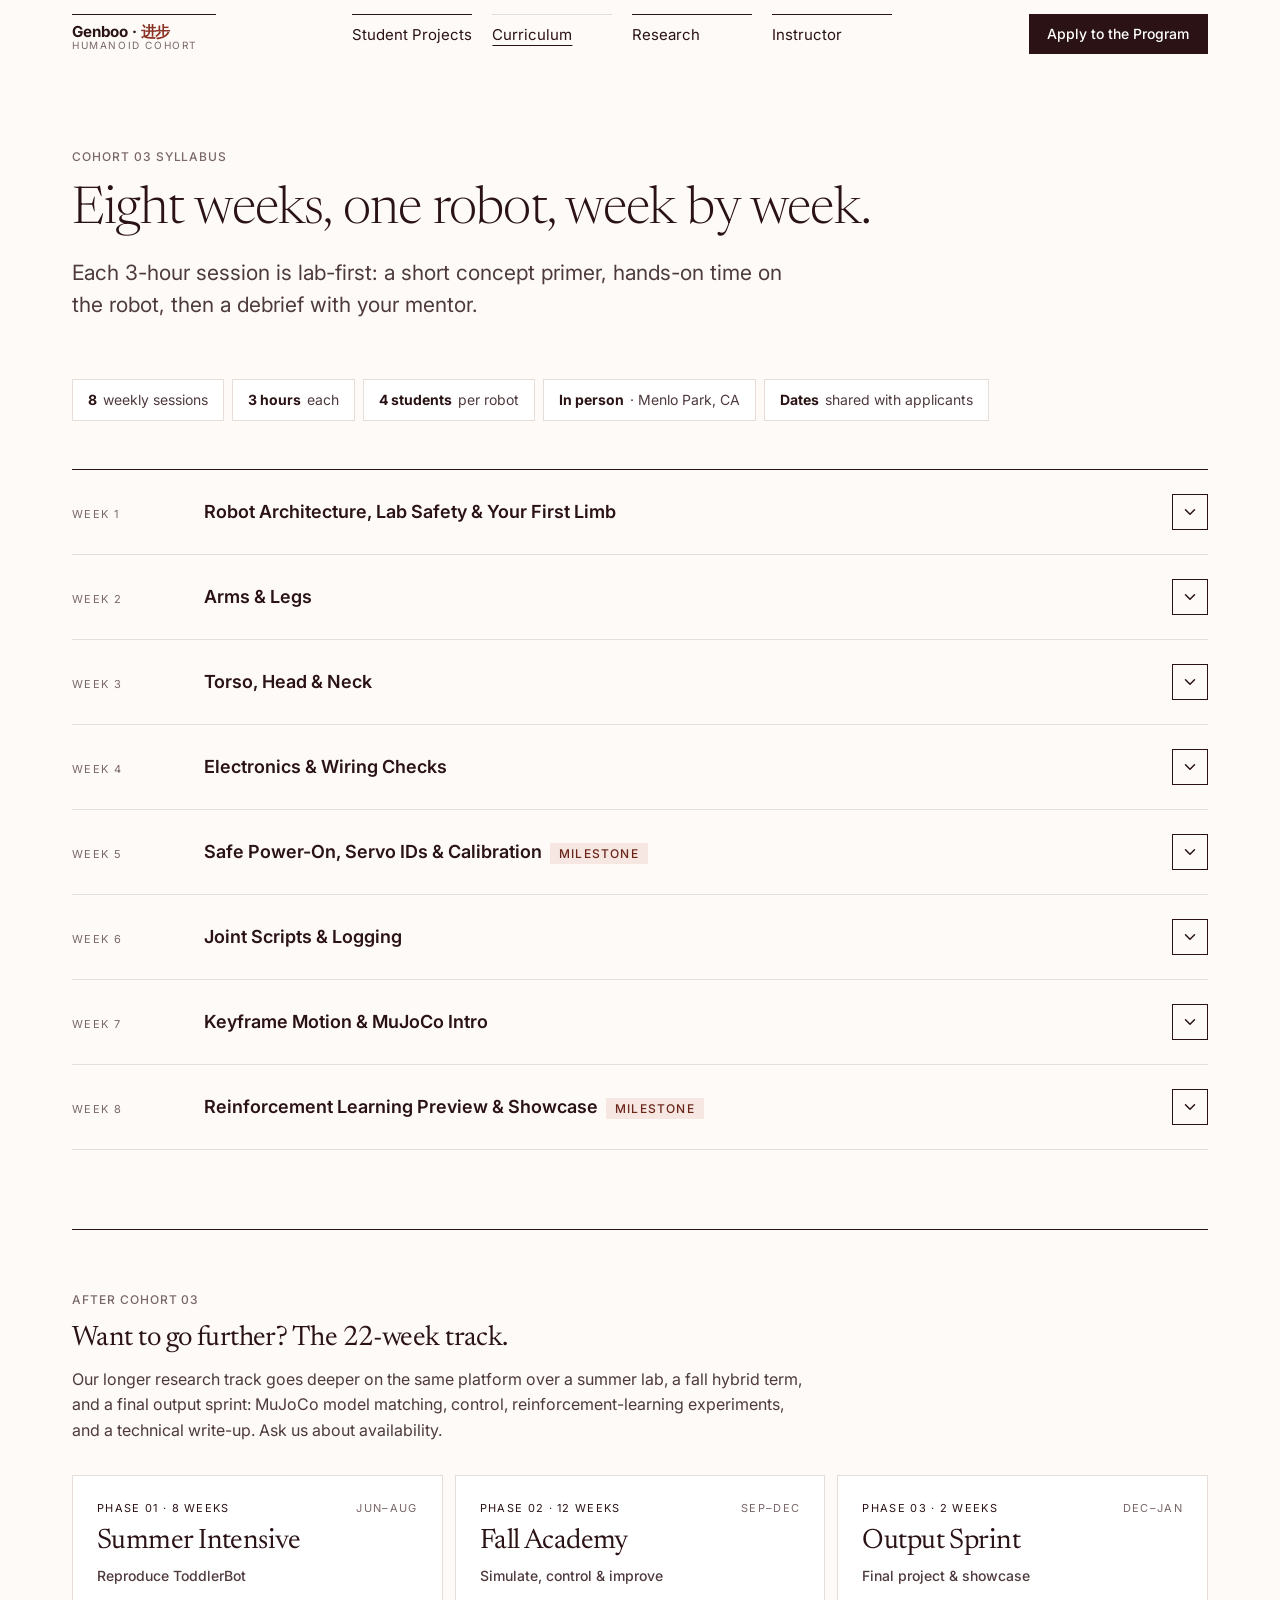
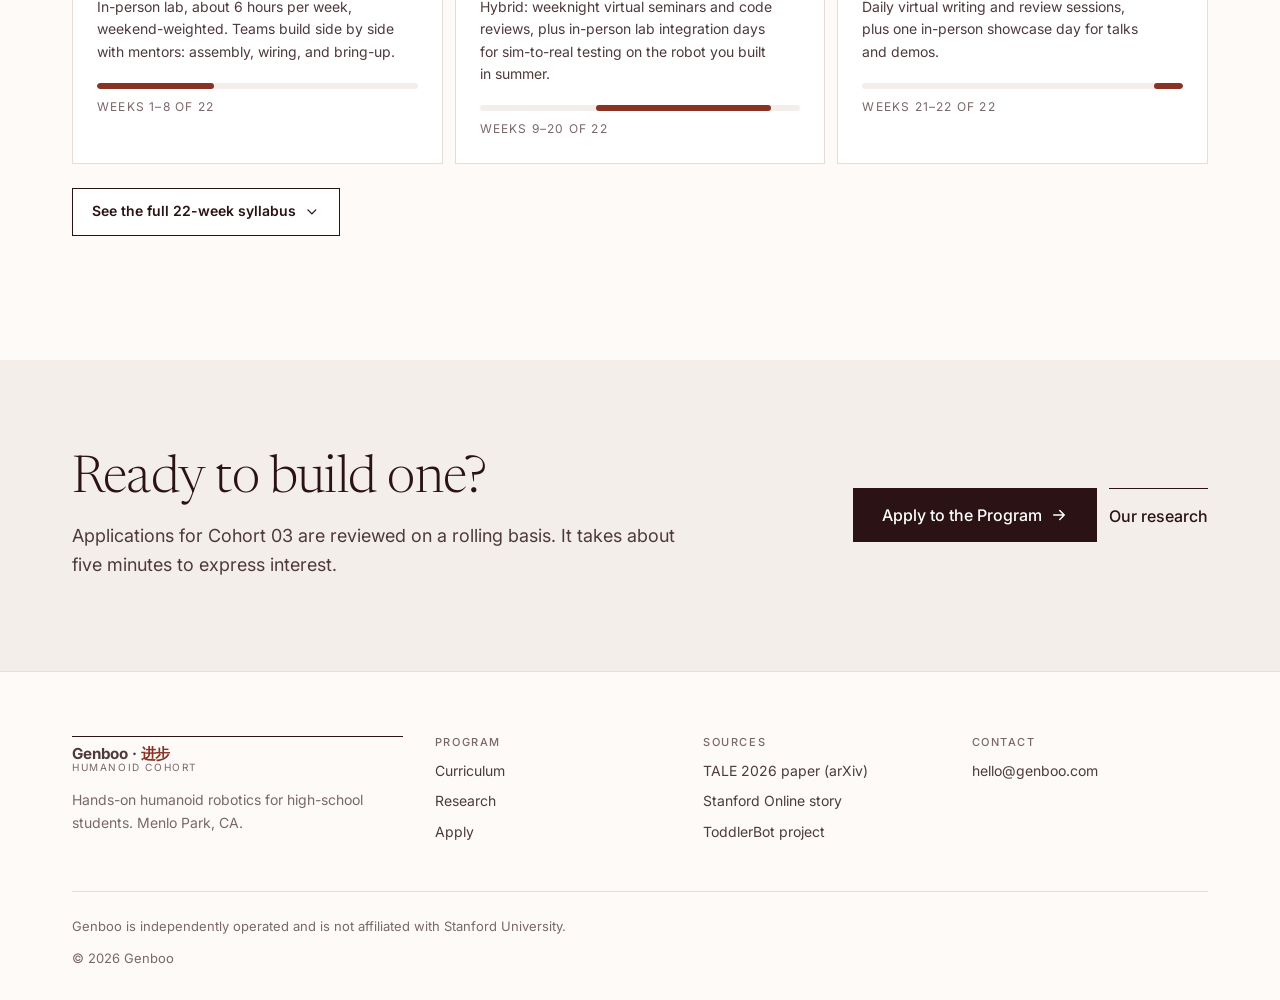
==== commit 9f0e614b: "Simplify sections, embed paper, add video and phone fallbacks - Remove section eyebrows, author line" ====
--- a/curriculum.html
+++ b/curriculum.html
@@ -47,7 +47,7 @@
   <noscript><link rel="stylesheet" href="https://fonts.googleapis.com/css2?family=Inter:wght@400;500;600&family=Newsreader:ital,opsz,wght@0,6..72,300;0,6..72,400;1,6..72,300;1,6..72,400&display=swap" /></noscript>
 
 
-  <link rel="stylesheet" href="styles.css" />
+  <link rel="stylesheet" href="styles.css?v=202610112147" />
 </head>
 
 <body class="no-js">
@@ -72,7 +72,7 @@
   <!-- ================================ HEADER ================================ -->
   <header class="site-header" id="top">
     <div class="container header-inner">
-      <a href="index.html" class="brand">
+      <a href="./" class="brand">
         <span class="brand-name">Genboo · <span class="cjk" lang="zh">进步</span></span>
         <span class="brand-sub">Humanoid Cohort</span>
       </a>
@@ -263,7 +263,7 @@
     <div class="container">
       <div class="footer-grid">
         <div>
-          <a href="index.html" class="brand">
+          <a href="./" class="brand">
             <span class="brand-name">Genboo · <span class="cjk" lang="zh">进步</span></span>
             <span class="brand-sub">Humanoid Cohort</span>
           </a>
@@ -299,6 +299,6 @@
     </div>
   </footer>
 
-  <script src="main.js" defer></script>
+  <script src="main.js?v=202610112147" defer></script>
 </body>
 </html>
--- a/styles.css
+++ b/styles.css
@@ -301,9 +301,19 @@
     .milestone p { color: var(--ink); font-weight: 500; }
     .milestone .ext { margin-top: .4rem; font-size: var(--fs-sm); color: var(--ink-3); font-weight: 400; }
     @media (min-width: 900px) {
-      .phase { grid-template-columns: 1fr 1fr; }
-      .phase:nth-child(even) .phase-media-wrap { order: 2; }
-    }
+      .phase { grid-template-columns: 5fr 6fr; }
+      .phases > .phase:nth-child(even) { grid-template-columns: 6fr 5fr; }
+      .phases > .phase:nth-child(even) .phase-media-wrap { order: 2; }
+    }
+    /* Journey: proportional 8-week strip, then compact stage rows; Learn + Demonstrate share week 8 side by side */
+    .phases { gap: clamp(2.5rem, 2rem + 2.5vw, 4.5rem); }
+    .phase .phase-media { aspect-ratio: 16 / 9; }
+    .phase-pair { display: grid; gap: clamp(2.5rem, 2rem + 2.5vw, 4.5rem); }
+    .phase-pair .phase { grid-template-columns: 1fr; align-items: start; }
+    .phase-pair { align-items: start; }
+    .phase-pair .phase .phase-media, .phase-pair .phase .phase-media.video-frame { aspect-ratio: 2 / 1; }
+    .phase-pair .phase .phase-media-wrap { order: 0; }
+    @media (min-width: 900px) { .phase-pair { grid-template-columns: 1fr 1fr; gap: clamp(1.5rem, 1rem + 2vw, 3rem); } }
 
     /* ============================== APPROACH (dark) ============================== */
     .gates { display: flex; flex-wrap: wrap; align-items: center; gap: var(--s-2); margin: var(--s-6) 0 var(--s-2); }
@@ -645,3 +655,34 @@
     .hero .btn-row { grid-template-columns: max-content max-content; max-width: none; align-items: start; column-gap: var(--s-7); }
     .hero .btn-row .btn { gap: var(--s-5); min-width: 12rem; }
     @media (max-width: 699px) { .hero .btn-row { grid-template-columns: 1fr; } }
+
+    /* Video key-frame fallback: the still image shows until the video is actually playing */
+    .video-frame { position: relative; }
+    .video-frame .video-fallback { position: absolute; inset: 0; width: 100%; height: 100%; object-fit: cover; }
+    .video-frame video { position: relative; opacity: 0; transition: opacity .35s ease; }
+    .video-frame.is-playing video { opacity: 1; }
+    .video-frame .video-toggle { z-index: 2; }
+
+    /* Phone comfort: 44px touch targets, no text below 11px */
+    .hero .btn-row .btn, .learn-more, a.badge { min-height: 44px; }
+    .hero .btn-row .btn { align-items: center; }
+    .learn-more { align-items: center; }
+    .sched .bar-label, .tag, .proof-kicker, .venue span { font-size: .75rem; }
+
+    /* Embedded paper: live PDF on desktop; page-1 preview that opens the PDF on phones and tablets
+       (mobile browsers don't render PDFs inside iframes) */
+    .pdf-viewer { margin-top: var(--s-5); border: 1px solid var(--line); background: #525659; }
+    .pdf-viewer iframe { display: block; width: 100%; height: min(88vh, 1100px); border: 0; }
+    .pdf-preview { display: none; position: relative; text-decoration: none; background: #fff; }
+    .pdf-preview img { width: 100%; height: auto; }
+    .pdf-preview-cta {
+      position: absolute; left: 50%; bottom: var(--s-5); transform: translateX(-50%);
+      display: inline-flex; align-items: center; gap: .5rem; min-height: 44px; padding: .7rem 1.2rem;
+      background: var(--ink); color: #fff; font-weight: 500; white-space: nowrap;
+    }
+    .pdf-open { margin-top: var(--s-3); font-size: var(--fs-sm); }
+    @media (max-width: 899px), (hover: none) and (pointer: coarse) {
+      .pdf-viewer { background: #fff; }
+      .pdf-viewer iframe { display: none; }
+      .pdf-preview { display: block; }
+    }
